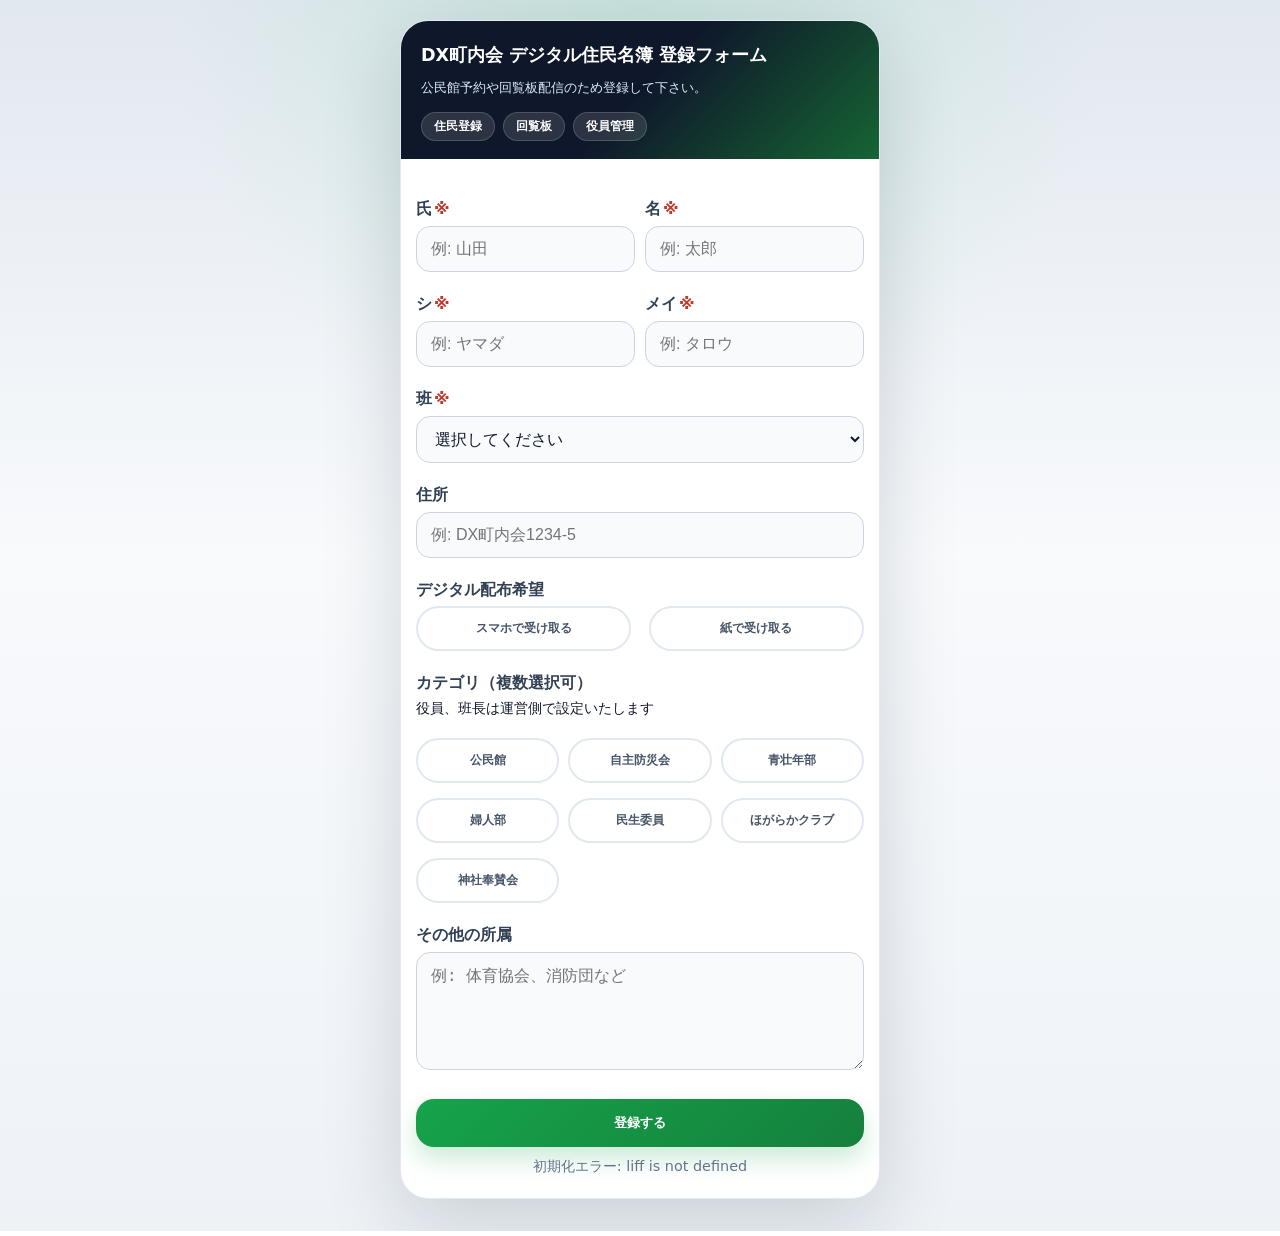
==== index.html @ 0da9f59f "first commit" ====
<!DOCTYPE html>
<html lang="ja">
<head>
  <meta charset="UTF-8">
  <meta name="viewport" content="width=device-width, initial-scale=1.0">
  <title>DX町内会|デジタル回覧板用名簿登録フォーム</title>
  <style>
    * { box-sizing: border-box; }
    body {
      font-family: system-ui, -apple-system, BlinkMacSystemFont, 'Segoe UI', sans-serif;
      padding: 0;
      margin: 0;
      min-height: 100vh;
      background:
        radial-gradient(circle at top, rgba(34, 197, 94, 0.14), transparent 34%),
        linear-gradient(180deg, #e2e8f0 0%, #f8fafc 45%, #eef2f7 100%);
      color: #0f172a;
    }
    .container {
      max-width: 480px;
      margin: 20px auto 32px;
      background: #fff;
      padding: 0;
      border-radius: 28px;
      overflow: hidden;
      border: 1px solid rgba(226, 232, 240, 0.95);
      box-shadow: 0 24px 80px rgba(15, 23, 42, 0.16);
    }
    .hero {
      background: linear-gradient(135deg, #0f172a 0%, #0f172a 50%, #166534 100%);
      color: #fff;
      padding: 22px 20px 18px;
    }
    .hero-topline {
      display: inline-flex;
      align-items: center;
      gap: 8px;
      font-size: 0.72rem;
      font-weight: 800;
      letter-spacing: 0.08em;
      text-transform: uppercase;
      color: #bbf7d0;
      margin-bottom: 10px;
    }
    .hero h1 {
      font-size: 1.1rem;
      line-height: 1.45;
      margin: 0;
      font-weight: 900;
    }
    .hero p {
      margin: 8px 0 0;
      color: #dbeafe;
      font-size: 0.8rem;
      line-height: 1.7;
    }
    .hero-badges {
      display: flex;
      flex-wrap: wrap;
      gap: 8px;
      margin-top: 14px;
    }
    .hero-badge {
      display: inline-flex;
      align-items: center;
      justify-content: center;
      padding: 6px 12px;
      border-radius: 999px;
      font-size: 0.72rem;
      font-weight: 800;
      background: rgba(255, 255, 255, 0.12);
      border: 1px solid rgba(255, 255, 255, 0.16);
      color: #fff;
    }
    .content { padding: 18px 15px 22px; }
    label { display: block; margin-top: 22px; font-weight: 800; color: #334155; }
    .under-label{ font-size: 0.9em; margin-top: 5px; }
    .row-flex { display: flex; gap: 10px; }
    .row-flex .half { flex: 1; }
    input[type="text"], select, textarea {
      width: 100%;
      padding: 13px 14px;
      margin-top: 6px;
      box-sizing: border-box;
      border: 1px solid #cbd5e1;
      border-radius: 14px;
      background: #f8fafc;
      color: #0f172a;
      font-size: 16px;
      outline: none;
      transition: border-color 0.2s, box-shadow 0.2s, background 0.2s;
    }
    input[type="text"]:focus, select:focus, textarea:focus {
      border-color: #16a34a;
      background: #fff;
      box-shadow: 0 0 0 4px rgba(34, 197, 94, 0.12);
    }
    .radio-group, .checkbox-group { margin-top: 5px; display: flex; gap: 15px 0; flex-wrap: wrap; justify-content: space-between;}
    .radio-group input[type="radio"],
    .checkbox-group input[type="checkbox"] { display: none; }
    .radio-group label, .checkbox-group label {
      display: inline-flex; align-items: center; justify-content: center;
      padding: 12px 5px; border: 2px solid #e2e8f0; border-radius: 999px;
      background: #fff; color: #475569; font-weight: 800; font-size: 0.76em;
      cursor: pointer; transition: background 0.2s, border-color 0.2s, color 0.2s;
      user-select: none; -webkit-tap-highlight-color: transparent;
      width: 48%; margin-top: 0;
    }
    .checkbox-group.ver-3 label {width: 32%;}
    .radio-group label:has(input:checked),
    .checkbox-group label:has(input:checked),
    .radio-group label.is-selected,
    .checkbox-group label.is-selected { background: linear-gradient(135deg, #16a34a, #15803d); border-color: #16a34a; color: #fff; box-shadow: 0 10px 18px rgba(22, 163, 74, 0.18); }
    .radio-group label:hover, .checkbox-group label:hover { border-color: #16a34a; color: #16a34a; }
    .radio-group label:has(input:checked):hover,
    .checkbox-group label:has(input:checked):hover,
    .radio-group label.is-selected:hover,
    .checkbox-group label.is-selected:hover { color: #fff; }
    .radio-group.is-invalid label {
      border-color: #dc2626;
      color: #b91c1c;
      background: #fef2f2;
    }
    button {
      width: 100%;
      padding: 15px;
      background: linear-gradient(135deg, #16a34a, #15803d);
      color: white;
      border: none;
      border-radius: 18px;
      margin-top: 25px;
      font-weight: 900;
      cursor: pointer;
      transition: transform 0.2s, box-shadow 0.2s, opacity 0.3s;
      box-shadow: 0 12px 24px rgba(22, 163, 74, 0.22);
    }
    button:hover { transform: translateY(-1px); }
    button:disabled { opacity: 0.55; cursor: not-allowed; box-shadow: none; transform: none; }
    #status { text-align: center; margin-top: 10px; color: #64748b; font-size: 0.9em; }
    .required-mark { color: #c0392b; margin-left: 2px; }
    #loading-overlay {
      display: none;
      position: fixed; inset: 0;
      background: rgba(15, 23, 42, 0.45);
      z-index: 100;
      align-items: center;
      justify-content: center;
      flex-direction: column;
      gap: 12px;
    }
    #loading-overlay.visible { display: flex; }
    .spinner {
      width: 44px; height: 44px;
      border: 5px solid rgba(255, 255, 255, 0.25);
      border-top-color: #22c55e;
      border-radius: 50%;
      animation: spin 0.8s linear infinite;
    }
    @keyframes spin { to { transform: rotate(360deg); } }
    #loading-overlay p { font-size: 0.9em; color: #fff; margin: 0; }
    #result-modal {
      display: none;
      position: fixed;
      inset: 0;
      background: rgba(15, 23, 42, 0.55);
      z-index: 110;
      align-items: center;
      justify-content: center;
      padding: 20px;
    }
    #result-modal.visible { display: flex; }
    .modal-card {
      width: min(420px, 100%);
      background: #fff;
      border-radius: 18px;
      padding: 22px 18px 16px;
      box-shadow: 0 24px 60px rgba(15, 23, 42, 0.28);
      border: 1px solid #e2e8f0;
      text-align: center;
      transform: translateY(6px);
      opacity: 0;
      transition: transform 0.2s ease, opacity 0.2s ease;
    }
    #result-modal.visible .modal-card {
      transform: translateY(0);
      opacity: 1;
    }
    .modal-icon {
      width: 54px;
      height: 54px;
      margin: 0 auto 10px;
      border-radius: 50%;
      display: inline-flex;
      align-items: center;
      justify-content: center;
      font-size: 1.5rem;
      font-weight: 900;
    }
    .modal-icon.success {
      background: #dcfce7;
      color: #166534;
    }
    .modal-icon.error {
      background: #fee2e2;
      color: #b91c1c;
    }
    .modal-icon.info {
      background: #dbeafe;
      color: #1d4ed8;
    }
    #modal-title {
      margin: 0;
      font-size: 1.05rem;
      color: #0f172a;
      font-weight: 900;
    }
    #modal-message {
      margin: 10px 0 0;
      color: #334155;
      font-size: 0.93rem;
      line-height: 1.7;
      white-space: pre-line;
    }
    #modal-close-btn {
      margin-top: 16px;
      width: 100%;
      border-radius: 12px;
      padding: 12px;
      font-size: 0.95rem;
      font-weight: 900;
      border: none;
      cursor: pointer;
      color: #fff;
      background: linear-gradient(135deg, #16a34a, #15803d);
    }
    #modal-close-btn.error {
      background: linear-gradient(135deg, #dc2626, #b91c1c);
    }
    .officer-badges {
      margin-top: 8px;
      display: flex;
      gap: 8px;
      flex-wrap: wrap;
    }
    .officer-badge {
      display: inline-flex;
      align-items: center;
      justify-content: center;
      padding: 7px 25px;
      border-radius: 999px;
      font-size: 1rem;
      font-weight: bold;
      color: #fff;
      line-height: 1;
    }
    .officer-badge.officer { background: linear-gradient(135deg, #dc2626, #b91c1c); }
    .officer-badge.leader { background: linear-gradient(135deg, #2563eb, #1d4ed8); }
    @media (max-width: 640px) {
      .container { margin: 0; border-radius: 0; min-height: 100vh; }
      .content { padding: 16px 14px 20px; }
      .checkbox-group.ver-3 label { width: 49%; }
      .row-flex { flex-direction: column; }
      .row-flex.keep-row-on-mobile { flex-direction: row; }
      .row-flex.keep-row-on-mobile .half { min-width: 0; }
    }
  </style>
</head>
<body>
  <div id="loading-overlay">
    <div class="spinner"></div>
    <p>データ読み込み中...</p>
  </div>

  <div id="result-modal" role="dialog" aria-modal="true" aria-labelledby="modal-title" aria-describedby="modal-message">
    <div class="modal-card">
      <div id="modal-icon" class="modal-icon info" aria-hidden="true">i</div>
      <h2 id="modal-title">お知らせ</h2>
      <p id="modal-message"></p>
      <button type="button" id="modal-close-btn">閉じる</button>
    </div>
  </div>

  <div class="container">
    <div class="hero">
      <h1>DX町内会 デジタル住民名簿 登録フォーム</h1>
      <p>公民館予約や回覧板配信のため登録して下さい。</p>
      <div class="hero-badges">
        <span class="hero-badge">住民登録</span>
        <span class="hero-badge">回覧板</span>
        <span class="hero-badge">役員管理</span>
      </div>
    </div>

    <div class="content">
    <form id="profileForm">
      <div class="row-flex keep-row-on-mobile">
        <div class="half">
          <label>氏<span class="required-mark">※</span></label>
          <input type="text" name="name_2nd" placeholder="例: 山田" required>
        </div>
        <div class="half">
          <label>名<span class="required-mark">※</span></label>
          <input type="text" name="name_1st" placeholder="例: 太郎" required>
        </div>
      </div>

      <div class="row-flex keep-row-on-mobile">
        <div class="half">
          <label>シ<span class="required-mark">※</span></label>
          <input type="text" name="kana_2nd" placeholder="例: ヤマダ" required>
        </div>
        <div class="half">
          <label>メイ<span class="required-mark">※</span></label>
          <input type="text" name="kana_1st" placeholder="例: タロウ" required>
        </div>
      </div>

      <label>班<span class="required-mark">※</span></label>
      <select name="group" required>
        <option value="">選択してください</option>
        <script>
          for(let i=1; i<=15; i++) {
            document.write(`<option value="${i}">${i}班</option>`);
          }
        </script>
      </select>

      <label>住所</label>
      <input type="text" name="address" placeholder="例: DX町内会1234-5">

      <label>デジタル配布希望</label>
      <div class="radio-group">
        <label><input type="radio" name="is_digital" value="1"> スマホで受け取る</label>
        <label><input type="radio" name="is_digital" value="2"> 紙で受け取る</label>
      </div>

      <label>カテゴリ（複数選択可）</label>
      <p class="under-label">役員、班長は運営側で設定いたします</p>
      <div id="officerBadges" class="officer-badges" aria-live="polite"></div>

      <div class="checkbox-group ver-3">
        <label><input type="checkbox" name="role" value="公民館"> 公民館</label>
        <label><input type="checkbox" name="role" value="自主防災会"> 自主防災会</label>
        <label><input type="checkbox" name="role" value="青壮年部"> 青壮年部</label>
        <label><input type="checkbox" name="role" value="婦人部"> 婦人部</label>
        <label><input type="checkbox" name="role" value="民生委員"> 民生委員</label>
        <label><input type="checkbox" name="role" value="ほがらかクラブ"> ほがらかクラブ</label>
        <label><input type="checkbox" name="role" value="神社奉賛会"> 神社奉賛会</label>
      </div>

      <label>その他の所属</label>
      <textarea name="other" rows="5" placeholder="例: 体育協会、消防団など"></textarea>

      <button type="button" id="submitBtn" onclick="submitData()">登録する</button>
      <div id="status"></div>
    </form>
    </div>
  </div>

  <script src="https://static.line-scdn.net/liff/edge/2/sdk.js"></script>
  <script src="./common/app-config.js"></script>
  <script>
    // ※ ご自身の公開URLに変更してください

    const PAGE_CONFIG = (window.AppConfig && window.AppConfig.getPageConfig('profile')) || {};
    const LIFF_ID = PAGE_CONFIG.liffId || '2008893549-jeCNKx4Y';
    const GAS_URL = PAGE_CONFIG.gasUrl || "";
    if (!GAS_URL) {
      throw new Error("AppConfig gasUrl is not configured for profile page");
    }

    function isLocalEnvironment() {
      return window.location.hostname === "localhost" || window.location.hostname === "127.0.0.1";
    }

    function normalizeChoiceValue(value) {
      return String(value ?? "")
        .replace(/\u3000/g, ' ')
        .replace(/\s+/g, ' ')
        .trim();
    }

    function parseCheckboxValues(value) {
      if (Array.isArray(value)) {
        return value
          .map(normalizeChoiceValue)
          .filter(Boolean);
      }

      if (!value) {
        return [];
      }

      return String(value)
        .split(/[\n\r\t,、]/)
        .map(normalizeChoiceValue)
        .filter(Boolean);
    }

    function applyCheckboxValues(name, rawValue) {
      const values = parseCheckboxValues(rawValue);
      const checkboxes = Array.from(document.querySelectorAll(`input[name="${name}"][type="checkbox"]`));
      const checkboxMap = new Map(
        checkboxes.map(cb => [normalizeChoiceValue(cb.value), cb])
      );

      checkboxes.forEach(cb => {
        cb.checked = false;
      });

      const unmatchedValues = [];
      values.forEach(value => {
        const checkbox = checkboxMap.get(value);
        if (checkbox) {
          checkbox.checked = true;
        } else {
          unmatchedValues.push(value);
        }
      });

      console.log(`checkbox [${name}] values:`, values);
      if (unmatchedValues.length > 0) {
        console.warn(`checkbox [${name}] unmatched values:`, unmatchedValues);
      }

      syncSelectableLabels();
    }

    function parseOfficerValues(value) {
      if (!value) {
        return [];
      }

      const normalized = String(value)
        .replace(/\u3000/g, ' ')
        .trim();

      if (!normalized) {
        return [];
      }

      return normalized
        .split(/[\n\r,、]/)
        .map(normalizeChoiceValue)
        .filter(Boolean);
    }

    function renderOfficerBadges(officerValue) {
      const badgeContainer = document.getElementById('officerBadges');
      if (!badgeContainer) {
        return;
      }

      const values = parseOfficerValues(officerValue);
      const uniqueValues = Array.from(new Set(values));

      const badgeClassByRole = {
        '役員': 'officer',
        '班長': 'leader'
      };

      const badgesHtml = uniqueValues
        .map(role => {
          const roleClass = badgeClassByRole[role];
          if (!roleClass) {
            return '';
          }
          return `<span class="officer-badge ${roleClass}">${role}</span>`;
        })
        .filter(Boolean)
        .join('');

      badgeContainer.innerHTML = badgesHtml;
    }

    function syncSelectableLabels() {
      document.querySelectorAll('.radio-group label, .checkbox-group label').forEach(label => {
        const input = label.querySelector('input[type="radio"], input[type="checkbox"]');
        if (input) {
          label.classList.toggle('is-selected', input.checked);
        }
      });

      const digitalGroup = document.querySelector('.radio-group');
      if (digitalGroup && document.querySelector('input[name="is_digital"]:checked')) {
        digitalGroup.classList.remove('is-invalid');
      }
    }

    function showSafetyCheckReminder() {
      const params = new URLSearchParams(window.location.search);
      if (params.get('from_safety_check') !== '1') {
        return;
      }

      const kana1 = document.querySelector('input[name="kana_1st"]');
      const kana2 = document.querySelector('input[name="kana_2nd"]');
      const hasKatakana = !!(kana1 && kana2 && (kana1.value.trim() || kana2.value.trim()));

      if (hasKatakana) {
        return;
      }

      const banner = document.createElement('div');
      banner.style.margin = '16px 15px 0';
      banner.style.background = '#fff7ed';
      banner.style.border = '1px solid #fdba74';
      banner.style.color = '#9a4d00';
      banner.style.borderRadius = '14px';
      banner.style.padding = '12px 14px';
      banner.style.fontSize = '0.9rem';
      banner.style.fontWeight = '700';
      banner.style.lineHeight = '1.6';
      banner.textContent = '安否確認は受け付けました。引き続き、ユーザー登録を行ってください。';

      const content = document.querySelector('.content');
      if (content) {
        content.insertBefore(banner, content.firstChild);
      }
    }

    function showModal({ title = 'お知らせ', message = '', type = 'info', onClose = null }) {
      const modal = document.getElementById('result-modal');
      const titleEl = document.getElementById('modal-title');
      const messageEl = document.getElementById('modal-message');
      const iconEl = document.getElementById('modal-icon');
      const closeBtn = document.getElementById('modal-close-btn');

      if (!modal || !titleEl || !messageEl || !iconEl || !closeBtn) {
        return;
      }

      const iconByType = {
        success: '✓',
        error: '!',
        info: 'i'
      };

      const safeType = iconByType[type] ? type : 'info';

      titleEl.textContent = title;
      messageEl.textContent = message;
      iconEl.textContent = iconByType[safeType];
      iconEl.className = `modal-icon ${safeType}`;
      closeBtn.className = safeType === 'error' ? 'error' : '';

      const handleClose = () => {
        modal.classList.remove('visible');
        closeBtn.removeEventListener('click', handleClose);
        if (typeof onClose === 'function') {
          onClose();
        }
      };

      closeBtn.addEventListener('click', handleClose);
      modal.classList.add('visible');
      closeBtn.focus();
    }

    window.onload = async function() {
      const status = document.getElementById('status');
      
      if (isLocalEnvironment()) {
        status.innerText = "ローカル環境で起動中...";
        syncSelectableLabels();
        return;
      }

      document.querySelectorAll('.radio-group input, .checkbox-group input').forEach(input => {
        input.addEventListener('change', syncSelectableLabels);
      });

      showSafetyCheckReminder();

      try {
        await liff.init({ liffId: LIFF_ID });
        if (!liff.isLoggedIn()) {
          liff.login();
          return;
        }

        const overlay = document.getElementById('loading-overlay');
        overlay.classList.add('visible');
        const profile = await liff.getProfile();
        
        // GASから既存データを取得
        const response = await fetch(`${GAS_URL}?line_id=${profile.userId}`);
        const result = await response.json();

        // 取得したデータをフォームに自動反映
        console.log("GAS取得データ:", result); // ← 開発者ツールで確認
        if (result) {
          Object.keys(result).forEach(key => {
            const elements = document.getElementsByName(key);
            if (elements.length > 0) {
              const el = elements[0];
              if (el.type === 'radio') {
                const radio = document.querySelector(`input[name="${key}"][value="${result[key]}"]`);
                if (radio) radio.checked = true;
              } else if (el.type === 'checkbox') {
                applyCheckboxValues(key, result[key]);
              } else {
                el.value = result[key];
              }
            }
          });

          renderOfficerBadges(result.officer);
        } else {
          renderOfficerBadges('');
        }
        overlay.classList.remove('visible');
        status.innerText = "";
        syncSelectableLabels();
      } catch (err) {
        document.getElementById('loading-overlay').classList.remove('visible');
        status.innerText = "初期化エラー: " + err.message;
      }
    };

    async function submitData() {
      const button = document.getElementById('submitBtn');
      const status = document.getElementById('status');
      const form = document.getElementById('profileForm');
      const digitalGroup = document.querySelector('.radio-group');
      const isDigitalSelected = Boolean(document.querySelector('input[name="is_digital"]:checked'));

      if (!isDigitalSelected) {
        if (digitalGroup) {
          digitalGroup.classList.add('is-invalid');
          digitalGroup.scrollIntoView({ behavior: 'smooth', block: 'center' });
        }
        showModal({
          title: '入力チェック',
          message: 'デジタル配布希望を選択してください。',
          type: 'error'
        });
        return;
      }

      if (form && !form.reportValidity()) {
        return;
      }

      button.disabled = true;
      status.innerText = "送信中...";
      
      try {
        let profile = { userId: "dummy_id", displayName: "Dummy User" };
        if (!isLocalEnvironment()) {
          profile = await liff.getProfile();
        }

        // フォーム内のすべての input, select, textarea からデータを自動収集
        const data = {
          line_id: profile.userId,
          line_name: profile.displayName,
          liff_token: isLocalEnvironment() ? "LOCAL_TEST_TOKEN" : (liff.getAccessToken() || "")
        };

        const formElements = document.querySelectorAll('input[name], select[name], textarea[name]');
        formElements.forEach(el => {
          const name = el.name;
          if (el.type === 'radio') {
            if (el.checked) data[name] = el.value;
          } else if (el.type === 'checkbox') {
            if (!data[name]) data[name] = []; // 配列として初期化
            if (el.checked) data[name].push(el.value);
          } else {
            data[name] = el.value;
          }
        });

        // チェックボックスの配列をカンマ区切りの文字列に変換 ("役員, 班長" など)
        for (let key in data) {
          if (Array.isArray(data[key])) {
            data[key] = data[key].join(', ');
          }
        }

        if (isLocalEnvironment()) {
          await new Promise(resolve => setTimeout(resolve, 1000));
          console.log("送信データ:", data);
          showModal({
            title: '登録完了',
            message: 'ローカル環境でダミー送信しました。',
            type: 'success'
          });
        } else {
          const response = await fetch(GAS_URL, {
            method: "POST",
            body: JSON.stringify(data)
          });
          const result = await response.json();
          if (result.status === 'success') {
            showModal({
              title: '登録完了',
              message: '登録が完了しました。',
              type: 'success',
              onClose: () => liff.closeWindow()
            });
          } else {
            showModal({
              title: '送信エラー',
              message: 'エラーが発生しました: ' + result.message,
              type: 'error'
            });
          }
        }
      } catch (err) {
        showModal({
          title: '通信エラー',
          message: '通信エラー: ' + err.message,
          type: 'error'
        });
      } finally {
        button.disabled = false;
        status.innerText = "";
      }
    }
  </script>
</body>
</html>
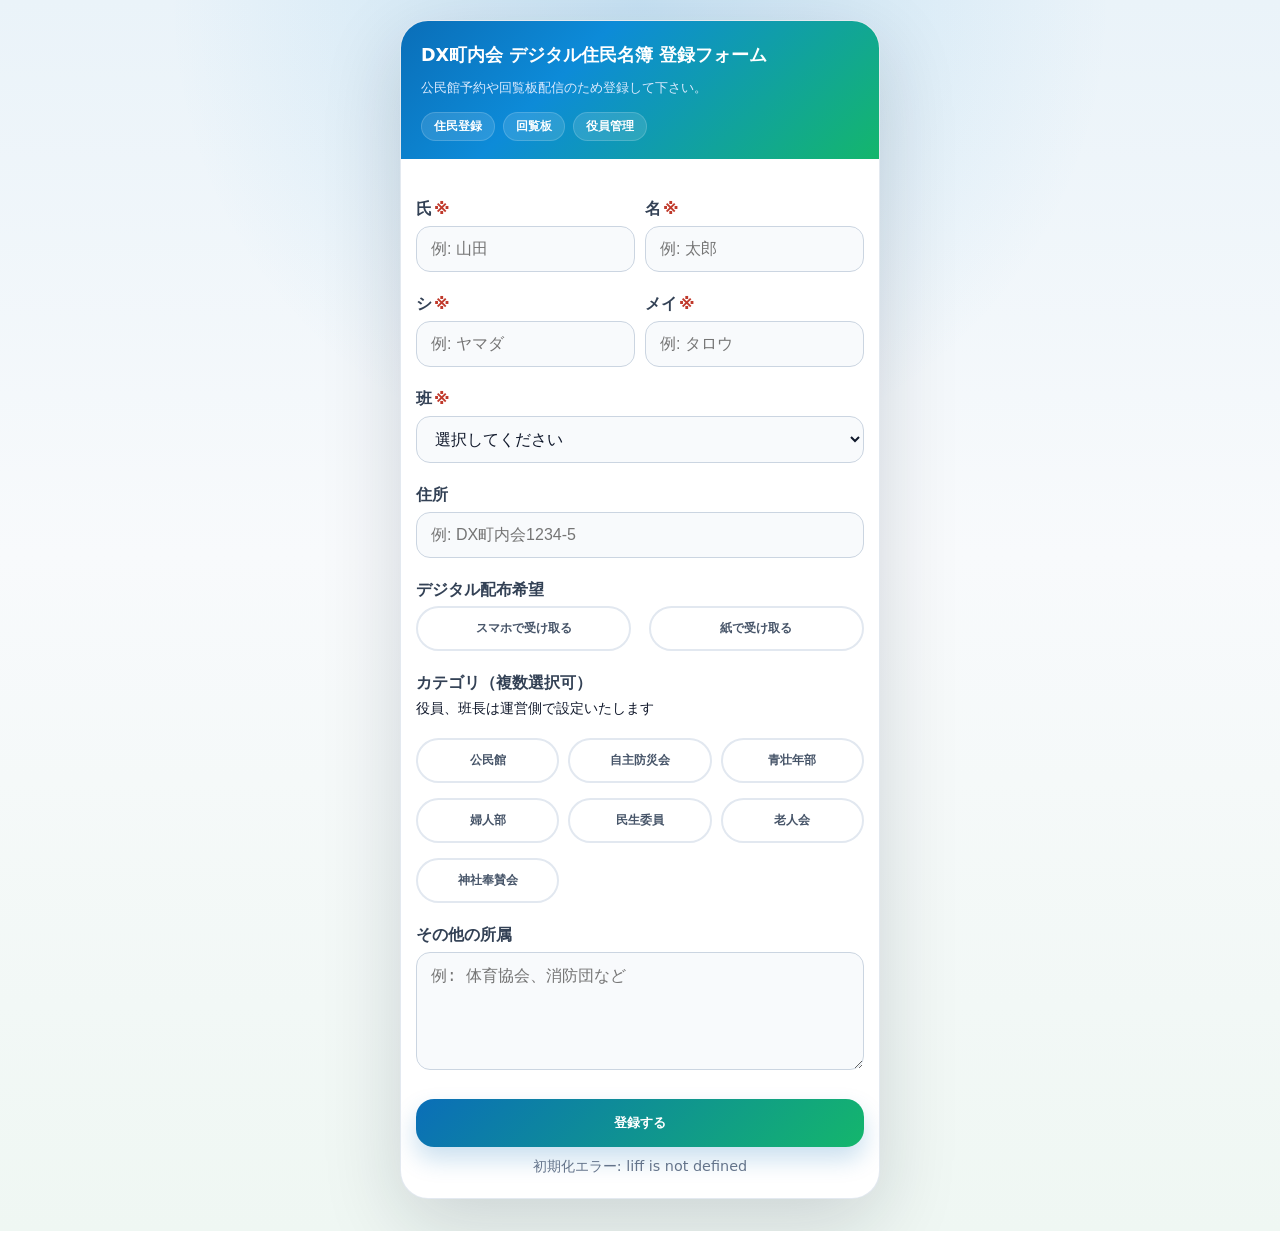
==== commit c6232379: "0906-03" ====
--- a/index.html
+++ b/index.html
@@ -12,8 +12,8 @@
       margin: 0;
       min-height: 100vh;
       background:
-        radial-gradient(circle at top, rgba(34, 197, 94, 0.14), transparent 34%),
-        linear-gradient(180deg, #e2e8f0 0%, #f8fafc 45%, #eef2f7 100%);
+        radial-gradient(circle at top, rgba(13, 139, 216, 0.16), transparent 34%),
+        linear-gradient(180deg, #eaf3f9 0%, #f8fafc 45%, #eff7f3 100%);
       color: #0f172a;
     }
     .container {
@@ -26,8 +26,32 @@
       border: 1px solid rgba(226, 232, 240, 0.95);
       box-shadow: 0 24px 80px rgba(15, 23, 42, 0.16);
     }
+    .brand-header {
+      display: flex;
+      align-items: center;
+      justify-content: center;
+      gap: 12px;
+      padding: 18px 20px 8px;
+      background: linear-gradient(135deg, #0a6eb8 0%, #0d8bd8 35%, #16b66b 100%);
+      color: #fff;
+    }
+    .brand-header__logo {
+      width: 52px;
+      height: 52px;
+      object-fit: cover;
+      border-radius: 14px;
+      border: 2px solid rgba(255,255,255,0.5);
+      background: #fff;
+    }
+    .brand-header__title {
+      font-size: 1.1rem;
+      font-weight: 900;
+      letter-spacing: 0.06em;
+      margin: 0;
+      color: #fff;
+    }
     .hero {
-      background: linear-gradient(135deg, #0f172a 0%, #0f172a 50%, #166534 100%);
+      background: linear-gradient(135deg, #0a6eb8 0%, #0d8bd8 35%, #14b66c 100%);
       color: #fff;
       padding: 22px 20px 18px;
     }
@@ -110,8 +134,8 @@
     .radio-group label:has(input:checked),
     .checkbox-group label:has(input:checked),
     .radio-group label.is-selected,
-    .checkbox-group label.is-selected { background: linear-gradient(135deg, #16a34a, #15803d); border-color: #16a34a; color: #fff; box-shadow: 0 10px 18px rgba(22, 163, 74, 0.18); }
-    .radio-group label:hover, .checkbox-group label:hover { border-color: #16a34a; color: #16a34a; }
+    .checkbox-group label.is-selected { background: linear-gradient(135deg, #0a6eb8, #14b66c); border-color: #0a6eb8; color: #fff; box-shadow: 0 10px 18px rgba(10, 110, 184, 0.18); }
+    .radio-group label:hover, .checkbox-group label:hover { border-color: #0a6eb8; color: #0a6eb8; }
     .radio-group label:has(input:checked):hover,
     .checkbox-group label:has(input:checked):hover,
     .radio-group label.is-selected:hover,
@@ -124,7 +148,7 @@
     button {
       width: 100%;
       padding: 15px;
-      background: linear-gradient(135deg, #16a34a, #15803d);
+      background: linear-gradient(135deg, #0a6eb8, #14b66c);
       color: white;
       border: none;
       border-radius: 18px;
@@ -132,7 +156,7 @@
       font-weight: 900;
       cursor: pointer;
       transition: transform 0.2s, box-shadow 0.2s, opacity 0.3s;
-      box-shadow: 0 12px 24px rgba(22, 163, 74, 0.22);
+      box-shadow: 0 12px 24px rgba(10, 110, 184, 0.22);
     }
     button:hover { transform: translateY(-1px); }
     button:disabled { opacity: 0.55; cursor: not-allowed; box-shadow: none; transform: none; }
@@ -344,7 +368,7 @@
         <label><input type="checkbox" name="role" value="青壮年部"> 青壮年部</label>
         <label><input type="checkbox" name="role" value="婦人部"> 婦人部</label>
         <label><input type="checkbox" name="role" value="民生委員"> 民生委員</label>
-        <label><input type="checkbox" name="role" value="ほがらかクラブ"> ほがらかクラブ</label>
+        <label><input type="checkbox" name="role" value="老人会"> 老人会</label>
         <label><input type="checkbox" name="role" value="神社奉賛会"> 神社奉賛会</label>
       </div>
 
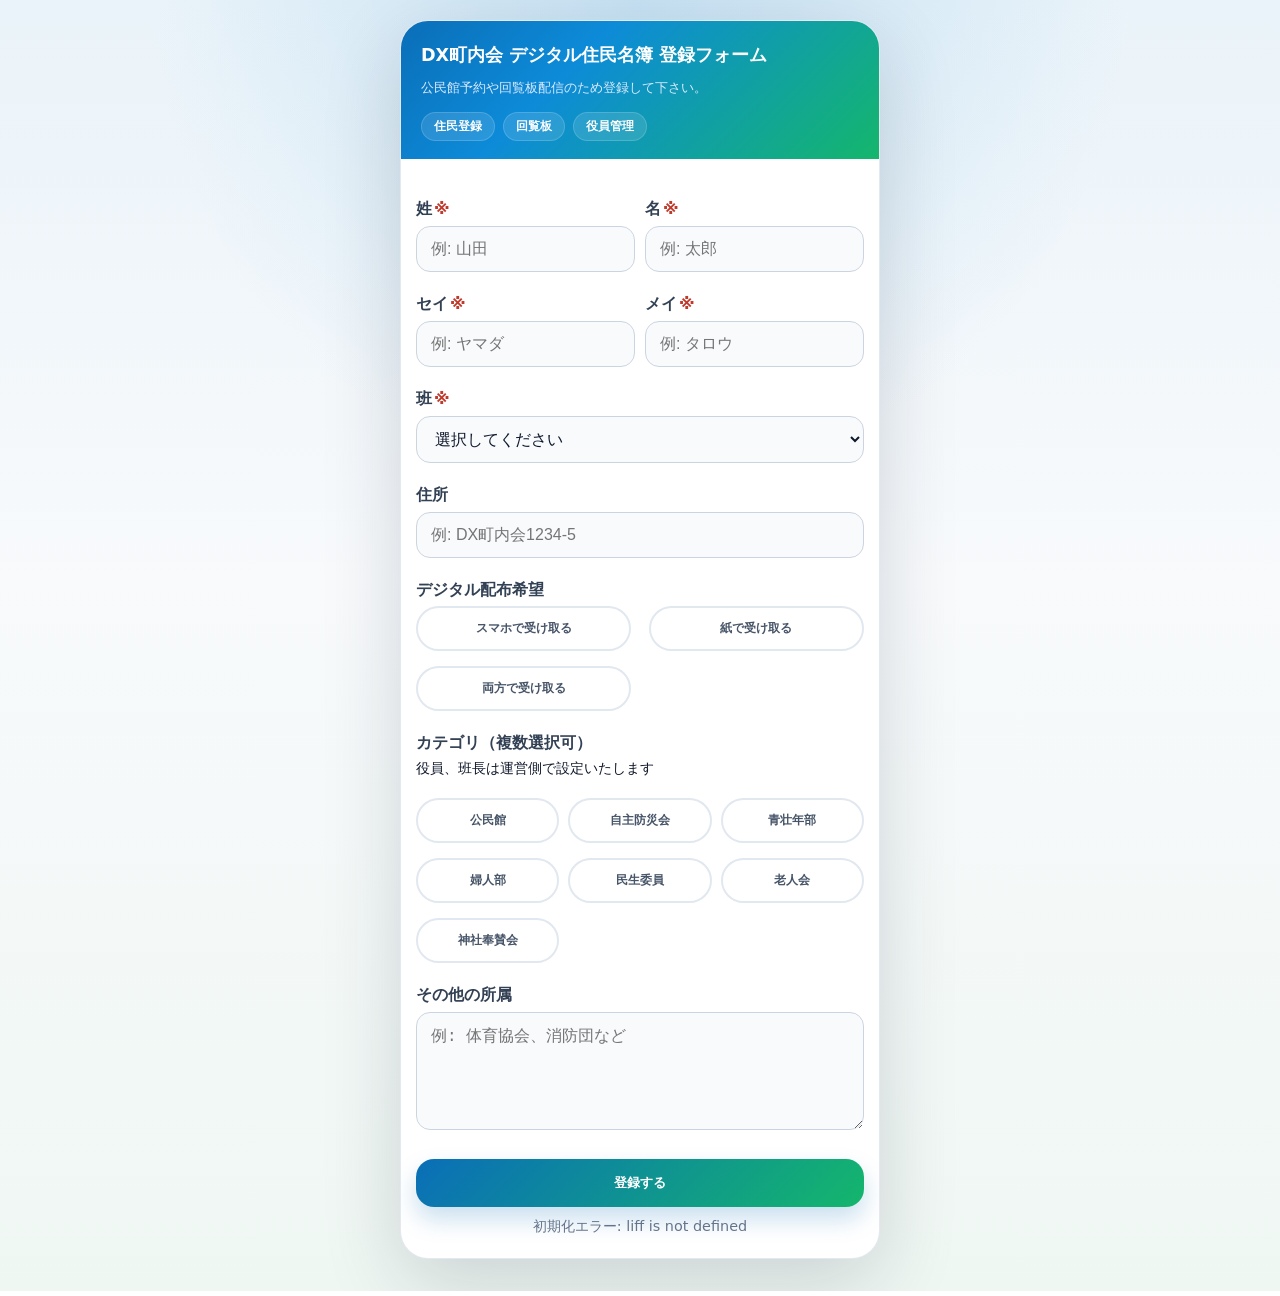
==== commit 8c3a1ae0: "1005-01" ====
--- a/index.html
+++ b/index.html
@@ -319,7 +319,7 @@
     <form id="profileForm">
       <div class="row-flex keep-row-on-mobile">
         <div class="half">
-          <label>氏<span class="required-mark">※</span></label>
+          <label>姓<span class="required-mark">※</span></label>
           <input type="text" name="name_2nd" placeholder="例: 山田" required>
         </div>
         <div class="half">
@@ -330,7 +330,7 @@
 
       <div class="row-flex keep-row-on-mobile">
         <div class="half">
-          <label>シ<span class="required-mark">※</span></label>
+          <label>セイ<span class="required-mark">※</span></label>
           <input type="text" name="kana_2nd" placeholder="例: ヤマダ" required>
         </div>
         <div class="half">
@@ -356,6 +356,7 @@
       <div class="radio-group">
         <label><input type="radio" name="is_digital" value="1"> スマホで受け取る</label>
         <label><input type="radio" name="is_digital" value="2"> 紙で受け取る</label>
+        <label><input type="radio" name="is_digital" value="3"> 両方で受け取る</label>
       </div>
 
       <label>カテゴリ（複数選択可）</label>
@@ -386,12 +387,9 @@
   <script>
     // ※ ご自身の公開URLに変更してください
 
-    const PAGE_CONFIG = (window.AppConfig && window.AppConfig.getPageConfig('profile')) || {};
-    const LIFF_ID = PAGE_CONFIG.liffId || '2008893549-jeCNKx4Y';
-    const GAS_URL = PAGE_CONFIG.gasUrl || "";
-    if (!GAS_URL) {
-      throw new Error("AppConfig gasUrl is not configured for profile page");
-    }
+    const PAGE_CONFIG = (window.AppConfig && window.AppConfig.getRequiredPageConfig('profile')) || {};
+    const LIFF_ID = PAGE_CONFIG.liffId;
+    const GAS_URL = PAGE_CONFIG.gasUrl;
 
     function isLocalEnvironment() {
       return window.location.hostname === "localhost" || window.location.hostname === "127.0.0.1";
